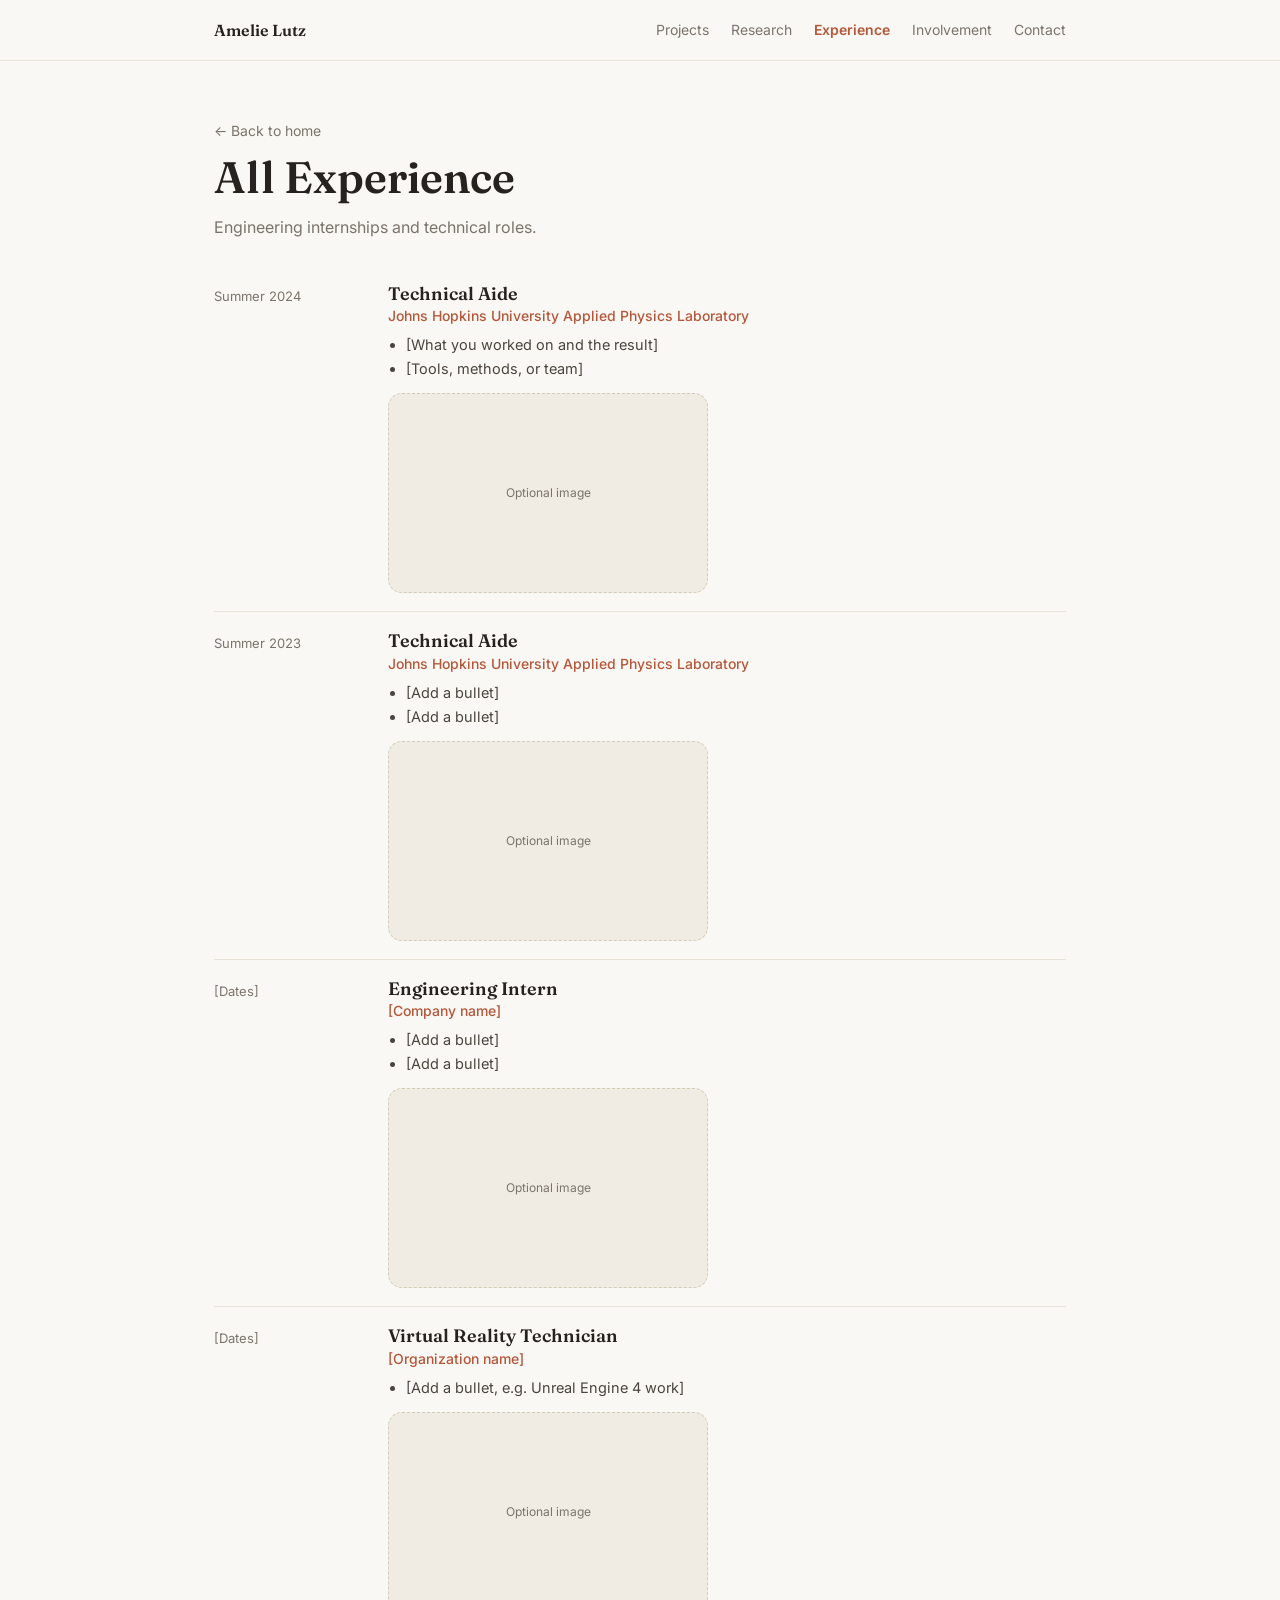
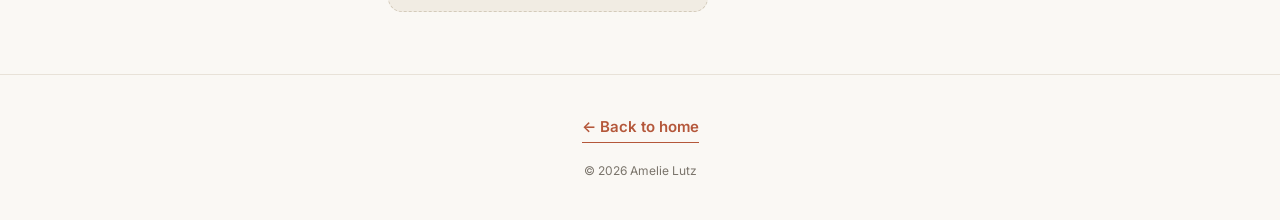
==== experience.html @ 63aa34e9 "Add initial files" ====
<!DOCTYPE html>
<html lang="en">
<head>
<meta charset="utf-8">
<meta name="viewport" content="width=device-width, initial-scale=1">
<title>Experience | Amelie Lutz</title>
<link href="https://fonts.googleapis.com/css2?family=Fraunces:opsz,wght@9..144,400;9..144,600&family=Inter:wght@400;500;600&display=swap" rel="stylesheet">
<link rel="stylesheet" href="style.css">
</head>
<body>
<nav>
  <div class="wrap">
    <a href="index.html" class="logo">Amelie Lutz</a>
    <ul>
      <li><a href="projects.html">Projects</a></li>
      <li><a href="index.html#research">Research</a></li>
      <li><a href="experience.html" class="cur">Experience</a></li>
      <li><a href="index.html#involvement">Involvement</a></li>
      <li><a href="index.html#contact">Contact</a></li>
    </ul>
  </div>
</nav>

<main class="wrap">
  <div class="page-title">
    <a class="back" href="index.html">← Back to home</a>
    <h1>All Experience</h1>
    <p>Engineering internships and technical roles.</p>
  </div>

  <!-- TO ADD A ROLE: copy one <div class="row">...</div> block and edit it. Newest first. -->
  <section style="border-top:0;padding-top:0">

    <div class="row">
      <div class="when">Summer 2024</div>
      <div>
        <h3>Technical Aide</h3>
        <div class="org">Johns Hopkins University Applied Physics Laboratory</div>
        <ul><li>[What you worked on and the result]</li><li>[Tools, methods, or team]</li></ul>
        <figure class="ph wide" style="margin-top:12px;max-width:320px">Optional image<img src="images/exp-apl-2024.jpg" alt="" onerror="this.style.display='none'"></figure>
      </div>
    </div>

    <div class="row">
      <div class="when">Summer 2023</div>
      <div>
        <h3>Technical Aide</h3>
        <div class="org">Johns Hopkins University Applied Physics Laboratory</div>
        <ul><li>[Add a bullet]</li><li>[Add a bullet]</li></ul>
        <figure class="ph wide" style="margin-top:12px;max-width:320px">Optional image<img src="images/exp-apl-2023.jpg" alt="" onerror="this.style.display='none'"></figure>
      </div>
    </div>

    <div class="row">
      <div class="when">[Dates]</div>
      <div>
        <h3>Engineering Intern</h3>
        <div class="org">[Company name]</div>
        <ul><li>[Add a bullet]</li><li>[Add a bullet]</li></ul>
        <figure class="ph wide" style="margin-top:12px;max-width:320px">Optional image<img src="images/exp-intern.jpg" alt="" onerror="this.style.display='none'"></figure>
      </div>
    </div>

    <div class="row">
      <div class="when">[Dates]</div>
      <div>
        <h3>Virtual Reality Technician</h3>
        <div class="org">[Organization name]</div>
        <ul><li>[Add a bullet, e.g. Unreal Engine 4 work]</li></ul>
        <figure class="ph wide" style="margin-top:12px;max-width:320px">Optional image<img src="images/exp-vr.jpg" alt="" onerror="this.style.display='none'"></figure>
      </div>
    </div>

  </section>
</main>

<footer>
  <div class="wrap">
    <a class="see-all" href="index.html" style="margin:0">← Back to home</a>
    <p style="margin-top:18px;font-size:12px">© <span id="yr">2026</span> Amelie Lutz</p>
  </div>
</footer>
<script>document.getElementById('yr').textContent=new Date().getFullYear()</script>
</body>
</html>
---- style.css ----
:root{
  --bg:#faf8f4; --card:#ffffff; --ink:#26231f; --muted:#7a746b;
  --line:#e8e2d8; --accent:#b4573a; --soft:#f1ece3; --sage:#6d8a77;
}
*{box-sizing:border-box;margin:0;padding:0}
html{scroll-behavior:smooth}
body{background:var(--bg);color:var(--ink);font:400 16px/1.65 Inter,system-ui,sans-serif}
a{color:inherit;text-decoration:none}
.wrap{max-width:900px;margin:0 auto;padding:0 24px}
h1,h2,h3{font-family:Fraunces,Georgia,serif;font-weight:600;line-height:1.2}

/* NAV */
nav{position:sticky;top:0;background:rgba(250,248,244,.9);backdrop-filter:blur(8px);border-bottom:1px solid var(--line);z-index:10}
nav .wrap{display:flex;justify-content:space-between;align-items:center;height:60px}
nav .logo{font-family:Fraunces,serif;font-weight:600}
nav ul{display:flex;gap:22px;list-style:none;font-size:14px;color:var(--muted);overflow-x:auto}
nav ul a:hover{color:var(--accent)}

/* HERO */
.hero{display:grid;grid-template-columns:1fr 200px;gap:40px;align-items:center;padding:72px 0 48px}
.hero .kicker{font-size:13px;letter-spacing:.12em;text-transform:uppercase;color:var(--accent);font-weight:600}
.hero h1{font-size:clamp(36px,6vw,54px);margin:10px 0 16px}
.hero p{color:#4a453e;max-width:520px}
.links{display:flex;flex-wrap:wrap;gap:10px;margin-top:22px}
.btn{border:1px solid var(--ink);padding:8px 18px;border-radius:99px;font-size:14px;font-weight:500;transition:.2s}
.btn:hover,.btn.fill{background:var(--ink);color:var(--bg)}
.btn.fill:hover{background:var(--accent);border-color:var(--accent)}

/* IMAGE SLOTS */
.ph{position:relative;background:var(--soft);border:1.5px dashed #d4cbbb;border-radius:14px;overflow:hidden;display:flex;align-items:center;justify-content:center;text-align:center;color:var(--muted);font-size:12px;padding:10px}
.ph img{position:absolute;inset:0;width:100%;height:100%;object-fit:cover;background:var(--soft)}
.ph.portrait{aspect-ratio:4/5;border-radius:100px 100px 14px 14px}
.ph.wide{aspect-ratio:16/10}
.ph.sq{aspect-ratio:1}

/* SECTIONS */
section{padding:44px 0;border-top:1px solid var(--line)}
.sec-head{display:flex;justify-content:space-between;align-items:baseline;margin-bottom:24px}
.sec-head h2{font-size:26px}
.sec-head span{font-size:13px;color:var(--muted)}
.grid{display:grid;gap:22px}
.g2{grid-template-columns:repeat(2,1fr)}
.g3{grid-template-columns:repeat(3,1fr)}

/* PROJECT CARDS */
.card{background:var(--card);border:1px solid var(--line);border-radius:16px;padding:14px;transition:.25s}
.card:hover{transform:translateY(-3px);box-shadow:0 10px 28px rgba(60,45,30,.08)}
.card .ph{margin-bottom:14px}
.card h3{font-size:18px;margin-bottom:4px}
.tag{display:inline-block;font-size:11px;font-weight:600;letter-spacing:.06em;text-transform:uppercase;color:var(--sage);margin-bottom:6px}
.card p{font-size:14px;color:#5a544b}
.card .more{display:inline-block;margin-top:10px;font-size:13px;font-weight:600;color:var(--accent)}

/* TIMELINE ROWS */
.row{display:grid;grid-template-columns:150px 1fr;gap:24px;padding:18px 0;border-bottom:1px solid var(--line)}
.row:last-child{border-bottom:0}
.row .when{font-size:13px;color:var(--muted);padding-top:3px}
.row h3{font-size:18px}
.row .org{font-size:14px;color:var(--accent);font-weight:500;margin-bottom:6px}
.row p,.row li{font-size:14.5px;color:#4a453e}
.row ul{padding-left:18px}

/* PUBLICATION / LISTS */
.pub{background:var(--card);border:1px solid var(--line);border-left:4px solid var(--accent);border-radius:10px;padding:18px 20px}
.pub h3{font-size:17px;margin-bottom:4px}
.pub p{font-size:14px;color:var(--muted)}
.list{list-style:none}
.list li{padding:10px 0;border-bottom:1px solid var(--line);font-size:14.5px;display:flex;justify-content:space-between;gap:16px}
.list li:last-child{border:0}
.list small{color:var(--muted);text-align:right;white-space:nowrap}
.chips{display:flex;flex-wrap:wrap;gap:8px}
.chips span{background:var(--soft);border:1px solid var(--line);border-radius:99px;padding:4px 13px;font-size:13px}
.skillgroup{margin-bottom:20px}
.skillgroup h3{font-size:14px;color:var(--muted);font-family:Inter;font-weight:600;letter-spacing:.06em;text-transform:uppercase;margin-bottom:10px}
.hobby{text-align:center}
.hobby .ph{margin-bottom:8px}
.hobby h3{font-size:16px}
.hobby p{font-size:13px;color:var(--muted)}

footer{border-top:1px solid var(--line);padding:40px 0;text-align:center;color:var(--muted);font-size:14px}
footer h2{color:var(--ink);font-size:24px;margin-bottom:10px}

@media(max-width:720px){
  .hero{grid-template-columns:1fr;padding-top:44px}
  .hero .ph{max-width:200px}
  .g2,.g3{grid-template-columns:1fr}
  .row{grid-template-columns:1fr;gap:4px}
  nav ul{gap:14px}
}

/* ADDED: multi-page extras */
.see-all{display:inline-flex;align-items:center;gap:6px;margin-top:26px;font-weight:600;font-size:15px;color:var(--accent);border-bottom:1.5px solid currentColor;padding-bottom:2px}
.see-all:hover{color:var(--ink)}
.page-title{padding:56px 0 24px}
.page-title h1{font-size:clamp(32px,5vw,44px);margin:8px 0 10px}
.page-title p{color:var(--muted);max-width:560px}
.back{font-size:14px;color:var(--muted)}
.back:hover{color:var(--accent)}
.filters{display:flex;flex-wrap:wrap;gap:8px;margin:8px 0 26px}
.filters button{font:500 13px Inter,sans-serif;background:var(--card);border:1px solid var(--line);border-radius:99px;padding:6px 15px;cursor:pointer;color:var(--ink)}
.filters button.on,.filters button:hover{background:var(--ink);color:var(--bg);border-color:var(--ink)}
.hide{display:none!important}
nav ul a.cur{color:var(--accent);font-weight:600}
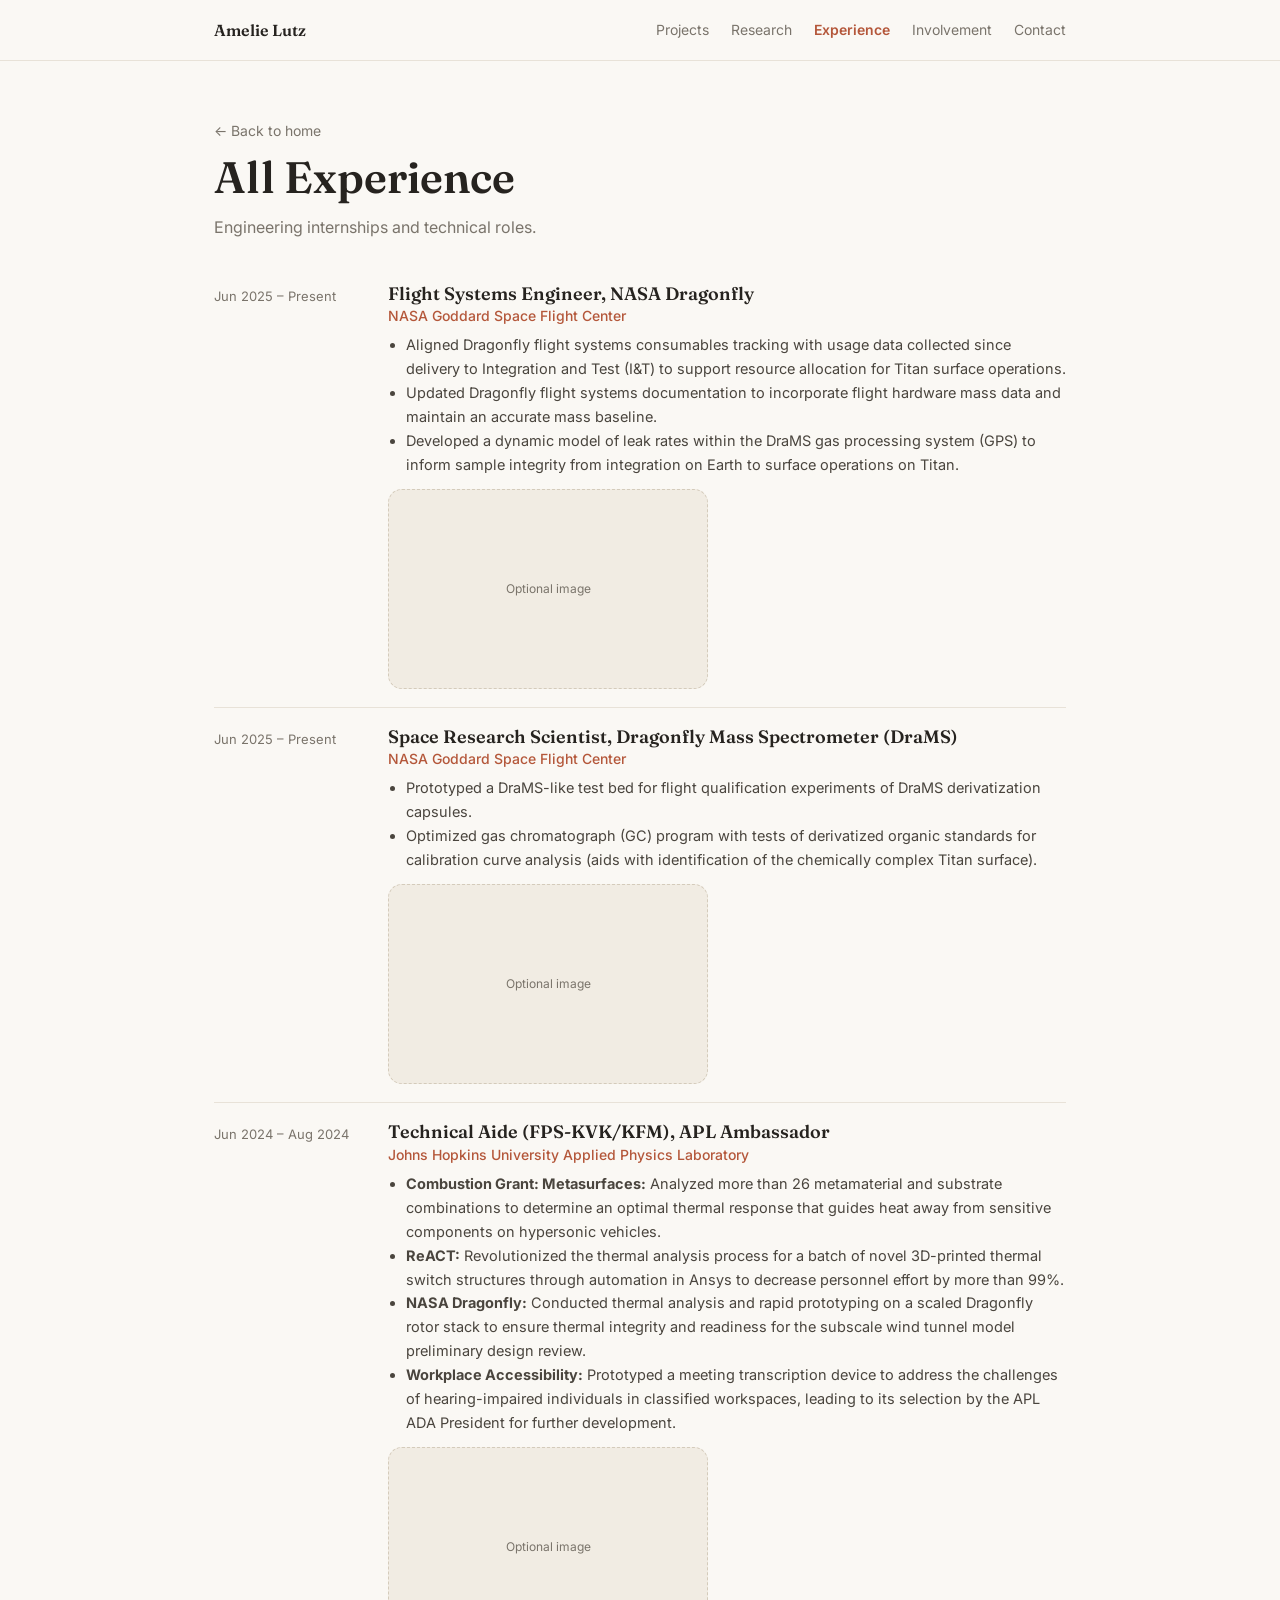
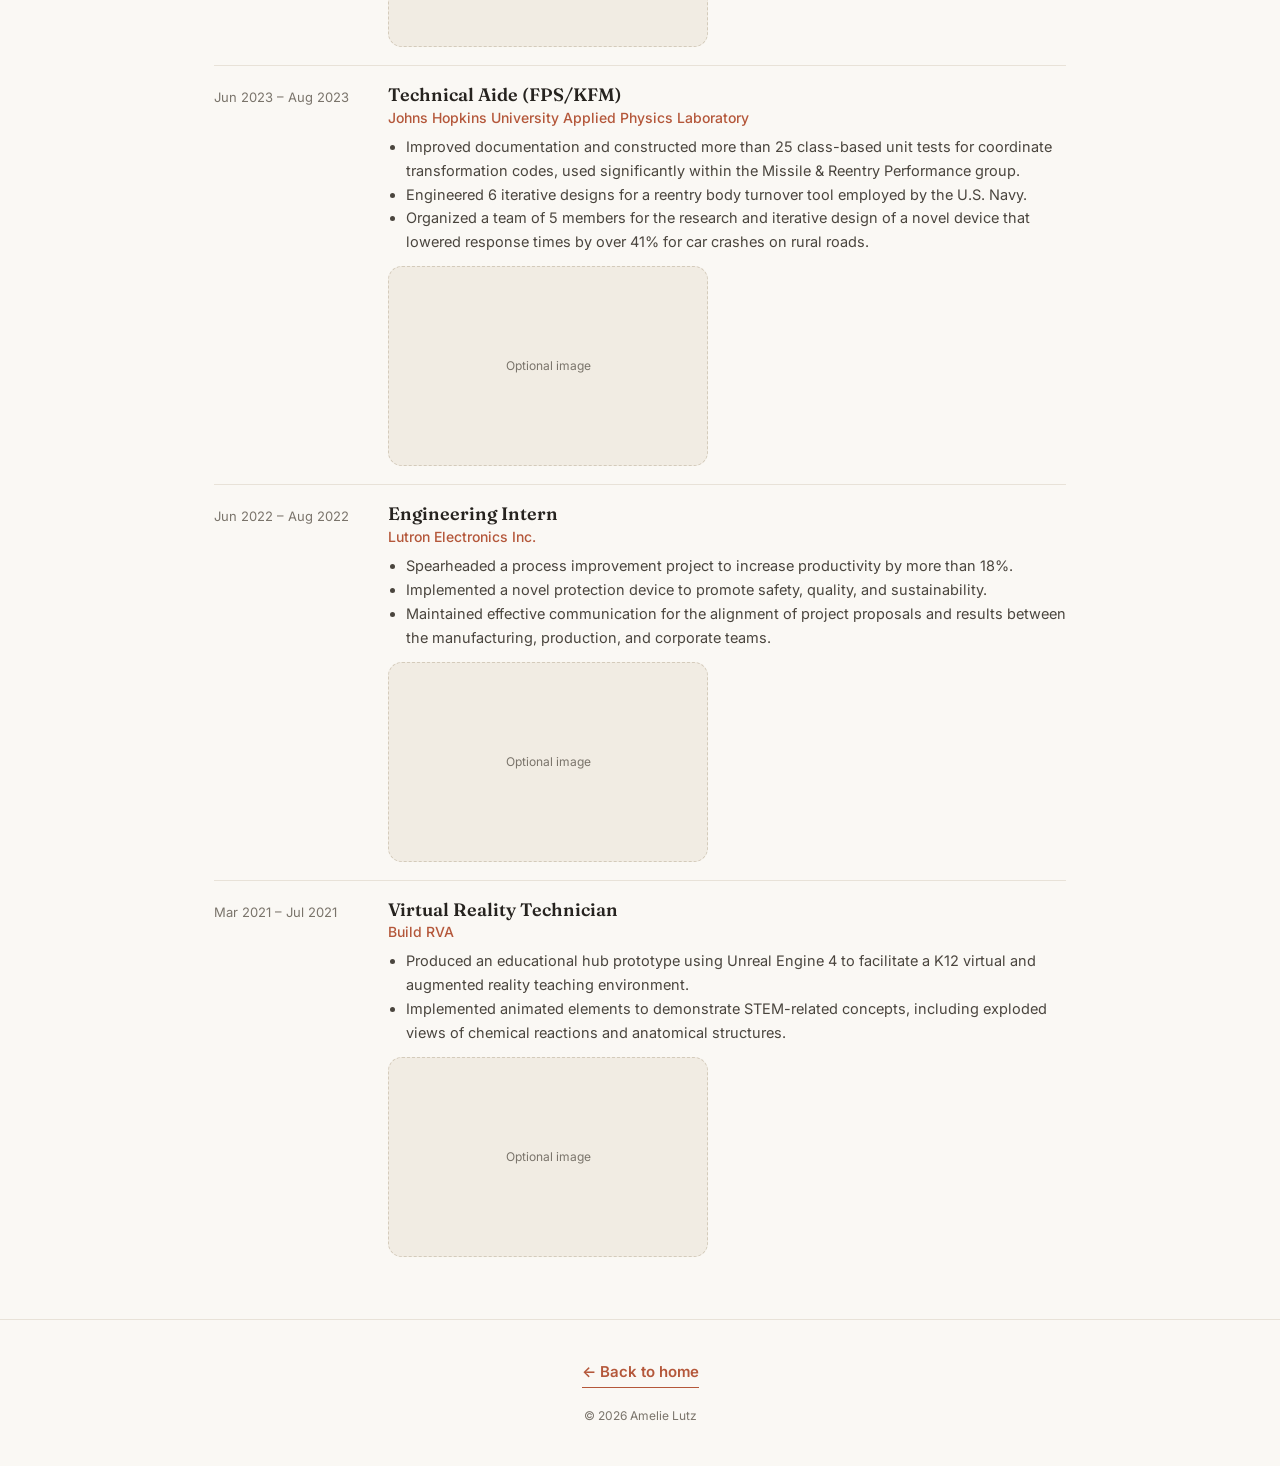
==== commit a33dda95: "replace projects and experience" ====
--- a/experience.html
+++ b/experience.html
@@ -32,41 +32,84 @@
   <section style="border-top:0;padding-top:0">
 
     <div class="row">
-      <div class="when">Summer 2024</div>
+      <div class="when">Jun 2025 – Present</div>
       <div>
-        <h3>Technical Aide</h3>
+        <h3>Flight Systems Engineer, NASA Dragonfly</h3>
+        <div class="org">NASA Goddard Space Flight Center</div>
+        <ul>
+          <li>Aligned Dragonfly flight systems consumables tracking with usage data collected since delivery to Integration and Test (I&amp;T) to support resource allocation for Titan surface operations.</li>
+          <li>Updated Dragonfly flight systems documentation to incorporate flight hardware mass data and maintain an accurate mass baseline.</li>
+          <li>Developed a dynamic model of leak rates within the DraMS gas processing system (GPS) to inform sample integrity from integration on Earth to surface operations on Titan.</li>
+        </ul>
+        <figure class="ph wide" style="margin-top:12px;max-width:320px">Optional image<img src="images/exp-nasa-flight-systems.jpg" alt="" onerror="this.style.display='none'"></figure>
+      </div>
+    </div>
+
+    <div class="row">
+      <div class="when">Jun 2025 – Present</div>
+      <div>
+        <h3>Space Research Scientist, Dragonfly Mass Spectrometer (DraMS)</h3>
+        <div class="org">NASA Goddard Space Flight Center</div>
+        <ul>
+          <li>Prototyped a DraMS-like test bed for flight qualification experiments of DraMS derivatization capsules.</li>
+          <li>Optimized gas chromatograph (GC) program with tests of derivatized organic standards for calibration curve analysis (aids with identification of the chemically complex Titan surface).</li>
+        </ul>
+        <figure class="ph wide" style="margin-top:12px;max-width:320px">Optional image<img src="images/exp-nasa-drams.jpg" alt="" onerror="this.style.display='none'"></figure>
+      </div>
+    </div>
+
+    <div class="row">
+      <div class="when">Jun 2024 – Aug 2024</div>
+      <div>
+        <h3>Technical Aide (FPS-KVK/KFM), APL Ambassador</h3>
         <div class="org">Johns Hopkins University Applied Physics Laboratory</div>
-        <ul><li>[What you worked on and the result]</li><li>[Tools, methods, or team]</li></ul>
+        <ul>
+          <li><b>Combustion Grant: Metasurfaces:</b> Analyzed more than 26 metamaterial and substrate combinations to determine an optimal thermal response that guides heat away from sensitive components on hypersonic vehicles.</li>
+          <li><b>ReACT:</b> Revolutionized the thermal analysis process for a batch of novel 3D-printed thermal switch structures through automation in Ansys to decrease personnel effort by more than 99%.</li>
+          <li><b>NASA Dragonfly:</b> Conducted thermal analysis and rapid prototyping on a scaled Dragonfly rotor stack to ensure thermal integrity and readiness for the subscale wind tunnel model preliminary design review.</li>
+          <li><b>Workplace Accessibility:</b> Prototyped a meeting transcription device to address the challenges of hearing-impaired individuals in classified workspaces, leading to its selection by the APL ADA President for further development.</li>
+        </ul>
         <figure class="ph wide" style="margin-top:12px;max-width:320px">Optional image<img src="images/exp-apl-2024.jpg" alt="" onerror="this.style.display='none'"></figure>
       </div>
     </div>
 
     <div class="row">
-      <div class="when">Summer 2023</div>
+      <div class="when">Jun 2023 – Aug 2023</div>
       <div>
-        <h3>Technical Aide</h3>
+        <h3>Technical Aide (FPS/KFM)</h3>
         <div class="org">Johns Hopkins University Applied Physics Laboratory</div>
-        <ul><li>[Add a bullet]</li><li>[Add a bullet]</li></ul>
+        <ul>
+          <li>Improved documentation and constructed more than 25 class-based unit tests for coordinate transformation codes, used significantly within the Missile &amp; Reentry Performance group.</li>
+          <li>Engineered 6 iterative designs for a reentry body turnover tool employed by the U.S. Navy.</li>
+          <li>Organized a team of 5 members for the research and iterative design of a novel device that lowered response times by over 41% for car crashes on rural roads.</li>
+        </ul>
         <figure class="ph wide" style="margin-top:12px;max-width:320px">Optional image<img src="images/exp-apl-2023.jpg" alt="" onerror="this.style.display='none'"></figure>
       </div>
     </div>
 
     <div class="row">
-      <div class="when">[Dates]</div>
+      <div class="when">Jun 2022 – Aug 2022</div>
       <div>
         <h3>Engineering Intern</h3>
-        <div class="org">[Company name]</div>
-        <ul><li>[Add a bullet]</li><li>[Add a bullet]</li></ul>
+        <div class="org">Lutron Electronics Inc.</div>
+        <ul>
+          <li>Spearheaded a process improvement project to increase productivity by more than 18%.</li>
+          <li>Implemented a novel protection device to promote safety, quality, and sustainability.</li>
+          <li>Maintained effective communication for the alignment of project proposals and results between the manufacturing, production, and corporate teams.</li>
+        </ul>
         <figure class="ph wide" style="margin-top:12px;max-width:320px">Optional image<img src="images/exp-intern.jpg" alt="" onerror="this.style.display='none'"></figure>
       </div>
     </div>
 
     <div class="row">
-      <div class="when">[Dates]</div>
+      <div class="when">Mar 2021 – Jul 2021</div>
       <div>
         <h3>Virtual Reality Technician</h3>
-        <div class="org">[Organization name]</div>
-        <ul><li>[Add a bullet, e.g. Unreal Engine 4 work]</li></ul>
+        <div class="org">Build RVA</div>
+        <ul>
+          <li>Produced an educational hub prototype using Unreal Engine 4 to facilitate a K12 virtual and augmented reality teaching environment.</li>
+          <li>Implemented animated elements to demonstrate STEM-related concepts, including exploded views of chemical reactions and anatomical structures.</li>
+        </ul>
         <figure class="ph wide" style="margin-top:12px;max-width:320px">Optional image<img src="images/exp-vr.jpg" alt="" onerror="this.style.display='none'"></figure>
       </div>
     </div>
--- a/style.css
+++ b/style.css
@@ -101,3 +101,5 @@
 .filters button.on,.filters button:hover{background:var(--ink);color:var(--bg);border-color:var(--ink)}
 .hide{display:none!important}
 nav ul a.cur{color:var(--accent);font-weight:600}
+.list .sub{display:block;font-size:12.5px;color:var(--muted);margin-top:2px}
+.list.pubs li{display:block;line-height:1.6}
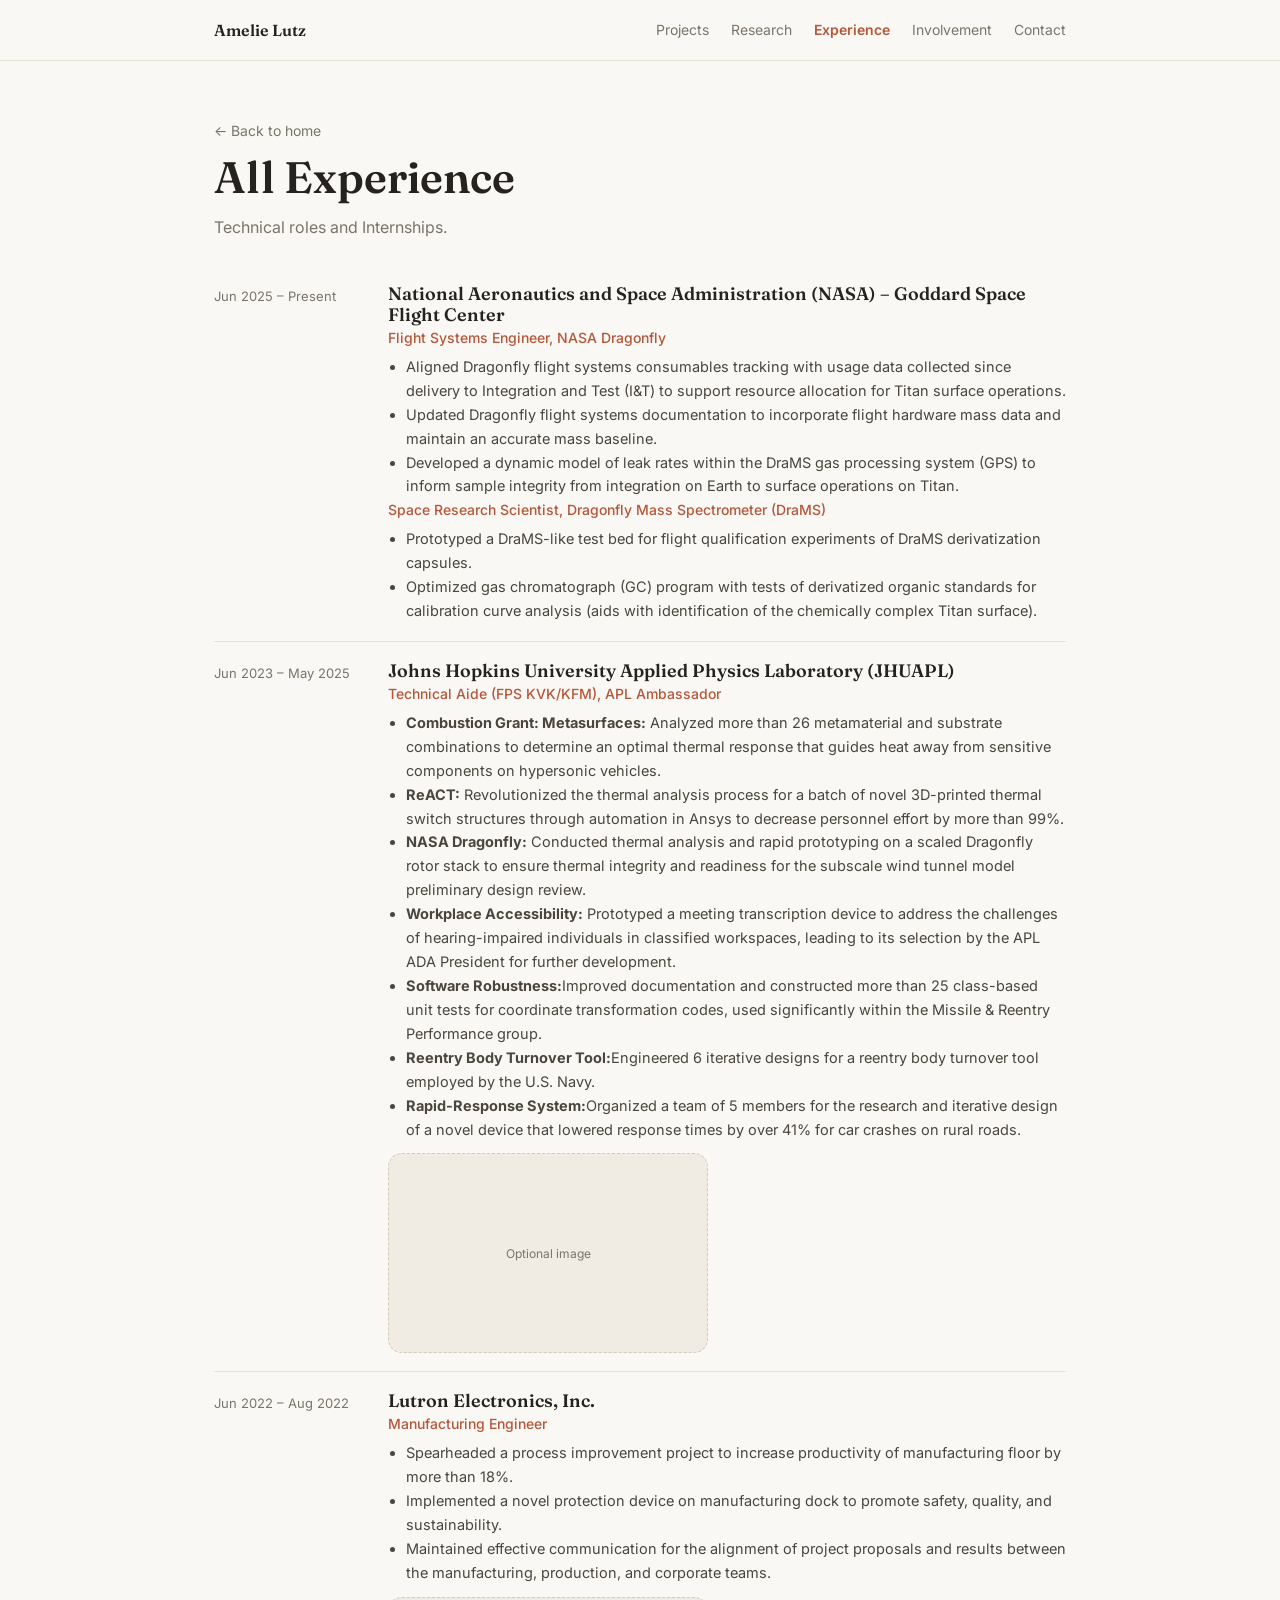
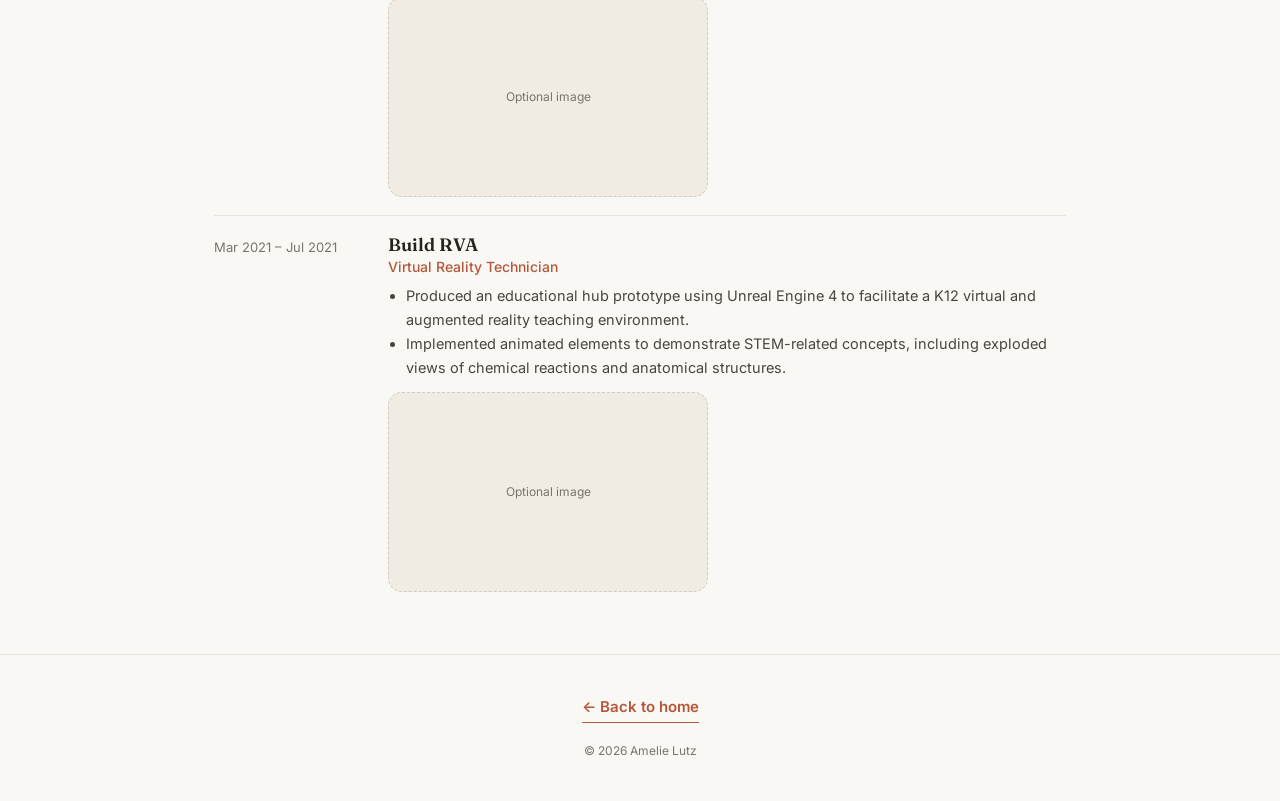
==== commit 7d7450b3: "Update experience.html" ====
--- a/experience.html
+++ b/experience.html
@@ -25,7 +25,7 @@
   <div class="page-title">
     <a class="back" href="index.html">← Back to home</a>
     <h1>All Experience</h1>
-    <p>Engineering internships and technical roles.</p>
+    <p>Technical roles and Internships.</p>
   </div>
 
   <!-- TO ADD A ROLE: copy one <div class="row">...</div> block and edit it. Newest first. -->
@@ -34,67 +34,47 @@
     <div class="row">
       <div class="when">Jun 2025 – Present</div>
       <div>
-        <h3>Flight Systems Engineer, NASA Dragonfly</h3>
-        <div class="org">NASA Goddard Space Flight Center</div>
+        <h3>National Aeronautics and Space Administration (NASA) – Goddard Space Flight Center</h3>
+        <div class="org">Flight Systems Engineer, NASA Dragonfly</div>
         <ul>
           <li>Aligned Dragonfly flight systems consumables tracking with usage data collected since delivery to Integration and Test (I&amp;T) to support resource allocation for Titan surface operations.</li>
           <li>Updated Dragonfly flight systems documentation to incorporate flight hardware mass data and maintain an accurate mass baseline.</li>
           <li>Developed a dynamic model of leak rates within the DraMS gas processing system (GPS) to inform sample integrity from integration on Earth to surface operations on Titan.</li>
         </ul>
-        <figure class="ph wide" style="margin-top:12px;max-width:320px">Optional image<img src="images/exp-nasa-flight-systems.jpg" alt="" onerror="this.style.display='none'"></figure>
+        <div class="org">Space Research Scientist, Dragonfly Mass Spectrometer (DraMS)</div>
+        <ul>
+          <li>Prototyped a DraMS-like test bed for flight qualification experiments of DraMS derivatization capsules.</li>
+          <li>Optimized gas chromatograph (GC) program with tests of derivatized organic standards for calibration curve analysis (aids with identification of the chemically complex Titan surface).</li>
+        </ul>
       </div>
     </div>
 
     <div class="row">
-      <div class="when">Jun 2025 – Present</div>
+      <div class="when">Jun 2023 – May 2025</div>
       <div>
-        <h3>Space Research Scientist, Dragonfly Mass Spectrometer (DraMS)</h3>
-        <div class="org">NASA Goddard Space Flight Center</div>
-        <ul>
-          <li>Prototyped a DraMS-like test bed for flight qualification experiments of DraMS derivatization capsules.</li>
-          <li>Optimized gas chromatograph (GC) program with tests of derivatized organic standards for calibration curve analysis (aids with identification of the chemically complex Titan surface).</li>
-        </ul>
-        <figure class="ph wide" style="margin-top:12px;max-width:320px">Optional image<img src="images/exp-nasa-drams.jpg" alt="" onerror="this.style.display='none'"></figure>
-      </div>
-    </div>
-
-    <div class="row">
-      <div class="when">Jun 2024 – Aug 2024</div>
-      <div>
-        <h3>Technical Aide (FPS-KVK/KFM), APL Ambassador</h3>
-        <div class="org">Johns Hopkins University Applied Physics Laboratory</div>
+        <h3>Johns Hopkins University Applied Physics Laboratory (JHUAPL)</h3>
+        <div class="org">Technical Aide (FPS KVK/KFM), APL Ambassador</div>
         <ul>
           <li><b>Combustion Grant: Metasurfaces:</b> Analyzed more than 26 metamaterial and substrate combinations to determine an optimal thermal response that guides heat away from sensitive components on hypersonic vehicles.</li>
           <li><b>ReACT:</b> Revolutionized the thermal analysis process for a batch of novel 3D-printed thermal switch structures through automation in Ansys to decrease personnel effort by more than 99%.</li>
           <li><b>NASA Dragonfly:</b> Conducted thermal analysis and rapid prototyping on a scaled Dragonfly rotor stack to ensure thermal integrity and readiness for the subscale wind tunnel model preliminary design review.</li>
           <li><b>Workplace Accessibility:</b> Prototyped a meeting transcription device to address the challenges of hearing-impaired individuals in classified workspaces, leading to its selection by the APL ADA President for further development.</li>
+          <li><b>Software Robustness:</b>Improved documentation and constructed more than 25 class-based unit tests for coordinate transformation codes, used significantly within the Missile &amp; Reentry Performance group.</li>
+          <li><b>Reentry Body Turnover Tool:</b>Engineered 6 iterative designs for a reentry body turnover tool employed by the U.S. Navy.</li>
+          <li><b>Rapid-Response System:</b>Organized a team of 5 members for the research and iterative design of a novel device that lowered response times by over 41% for car crashes on rural roads.</li>
         </ul>
         <figure class="ph wide" style="margin-top:12px;max-width:320px">Optional image<img src="images/exp-apl-2024.jpg" alt="" onerror="this.style.display='none'"></figure>
       </div>
     </div>
 
     <div class="row">
-      <div class="when">Jun 2023 – Aug 2023</div>
-      <div>
-        <h3>Technical Aide (FPS/KFM)</h3>
-        <div class="org">Johns Hopkins University Applied Physics Laboratory</div>
-        <ul>
-          <li>Improved documentation and constructed more than 25 class-based unit tests for coordinate transformation codes, used significantly within the Missile &amp; Reentry Performance group.</li>
-          <li>Engineered 6 iterative designs for a reentry body turnover tool employed by the U.S. Navy.</li>
-          <li>Organized a team of 5 members for the research and iterative design of a novel device that lowered response times by over 41% for car crashes on rural roads.</li>
-        </ul>
-        <figure class="ph wide" style="margin-top:12px;max-width:320px">Optional image<img src="images/exp-apl-2023.jpg" alt="" onerror="this.style.display='none'"></figure>
-      </div>
-    </div>
-
-    <div class="row">
       <div class="when">Jun 2022 – Aug 2022</div>
       <div>
-        <h3>Engineering Intern</h3>
-        <div class="org">Lutron Electronics Inc.</div>
+        <h3>Lutron Electronics, Inc.</h3>
+        <div class="org">Manufacturing Engineer</div>
         <ul>
-          <li>Spearheaded a process improvement project to increase productivity by more than 18%.</li>
-          <li>Implemented a novel protection device to promote safety, quality, and sustainability.</li>
+          <li>Spearheaded a process improvement project to increase productivity of manufacturing floor by more than 18%.</li>
+          <li>Implemented a novel protection device on manufacturing dock to promote safety, quality, and sustainability.</li>
           <li>Maintained effective communication for the alignment of project proposals and results between the manufacturing, production, and corporate teams.</li>
         </ul>
         <figure class="ph wide" style="margin-top:12px;max-width:320px">Optional image<img src="images/exp-intern.jpg" alt="" onerror="this.style.display='none'"></figure>
@@ -104,8 +84,8 @@
     <div class="row">
       <div class="when">Mar 2021 – Jul 2021</div>
       <div>
-        <h3>Virtual Reality Technician</h3>
-        <div class="org">Build RVA</div>
+        <h3>Build RVA</h3>
+        <div class="org">Virtual Reality Technician</div>
         <ul>
           <li>Produced an educational hub prototype using Unreal Engine 4 to facilitate a K12 virtual and augmented reality teaching environment.</li>
           <li>Implemented animated elements to demonstrate STEM-related concepts, including exploded views of chemical reactions and anatomical structures.</li>
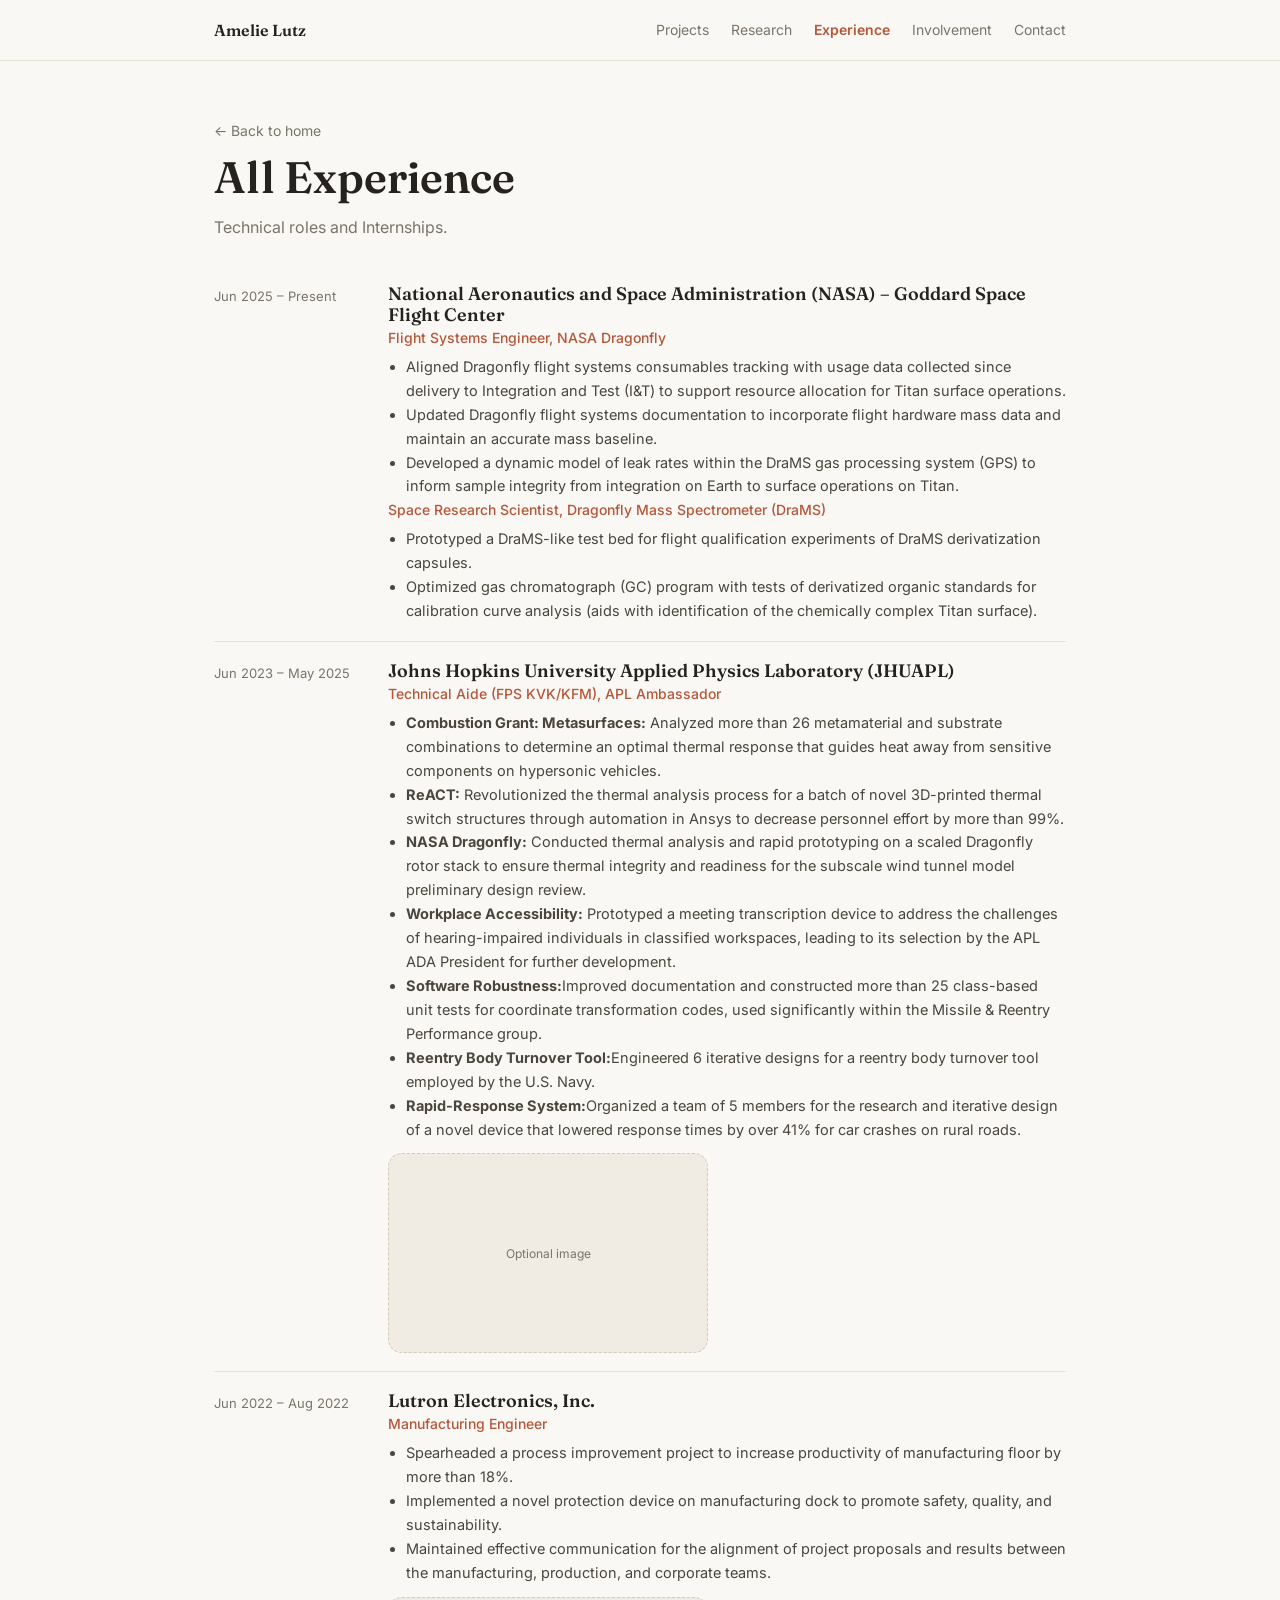
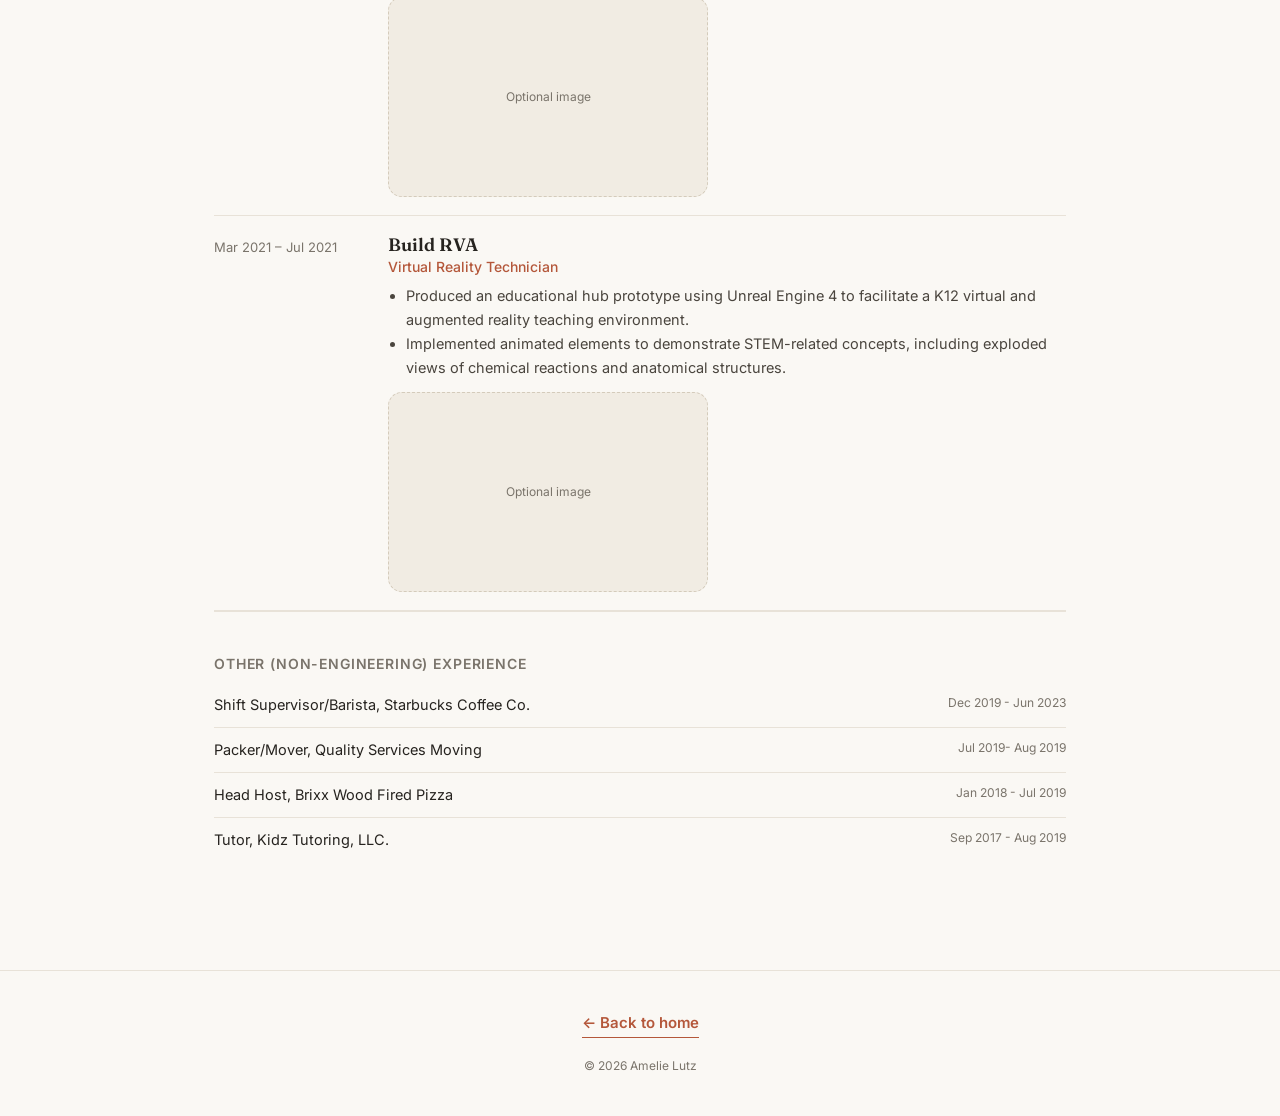
==== commit 8f017d5e: "Update experience.html" ====
--- a/experience.html
+++ b/experience.html
@@ -94,6 +94,17 @@
       </div>
     </div>
 
+    <section id="other experience">
+      <div class="skillgroup"><h3>Other (Non-Engineering) Experience</h3>
+        <ul class="list">
+          <li>Shift Supervisor/Barista, Starbucks Coffee Co.<small>Dec 2019 - Jun 2023</small></li>   
+          <li>Packer/Mover, Quality Services Moving<small>Jul 2019- Aug 2019</small></li> 
+          <li>Head Host, Brixx Wood Fired Pizza<small>Jan 2018 - Jul 2019</small></li> 
+          <li>Tutor, Kidz Tutoring, LLC.<small>Sep 2017 - Aug 2019</small></li> 
+          </ul>
+      </div>
+    </section>
+
   </section>
 </main>
 
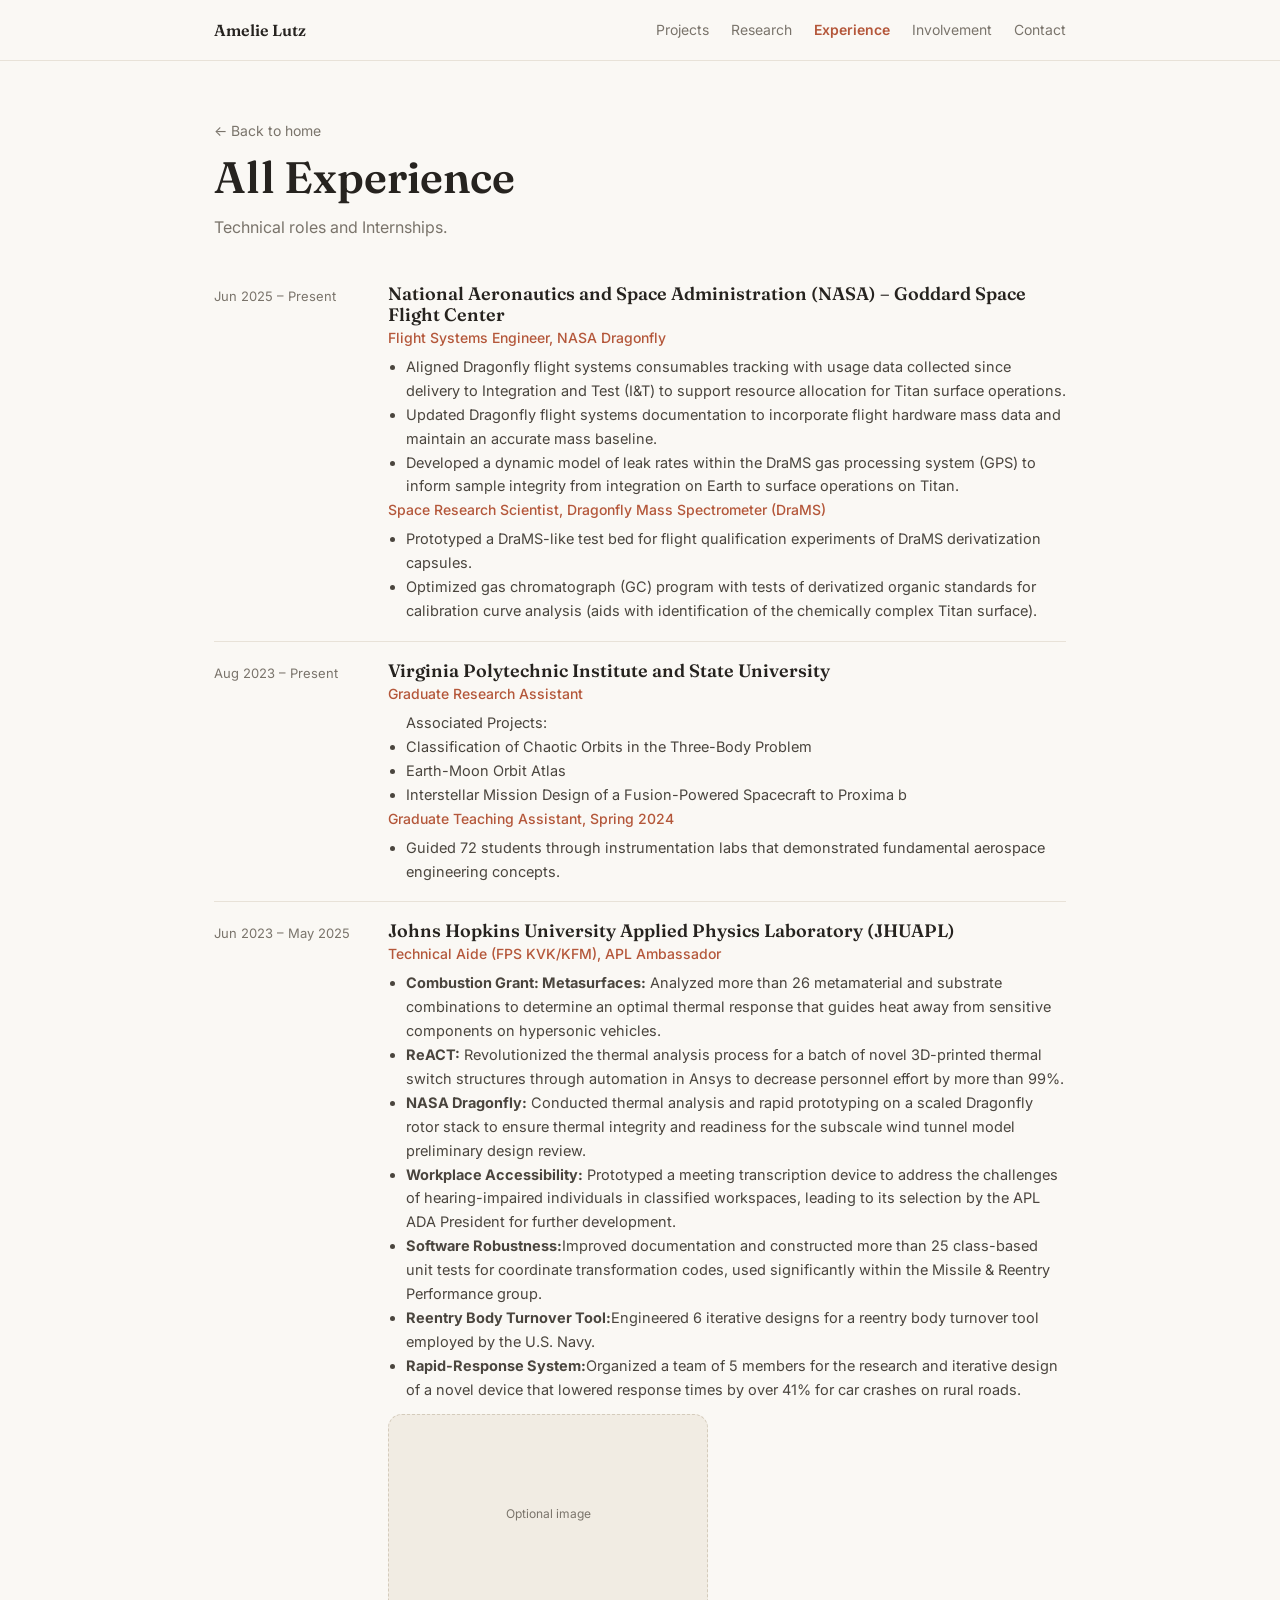
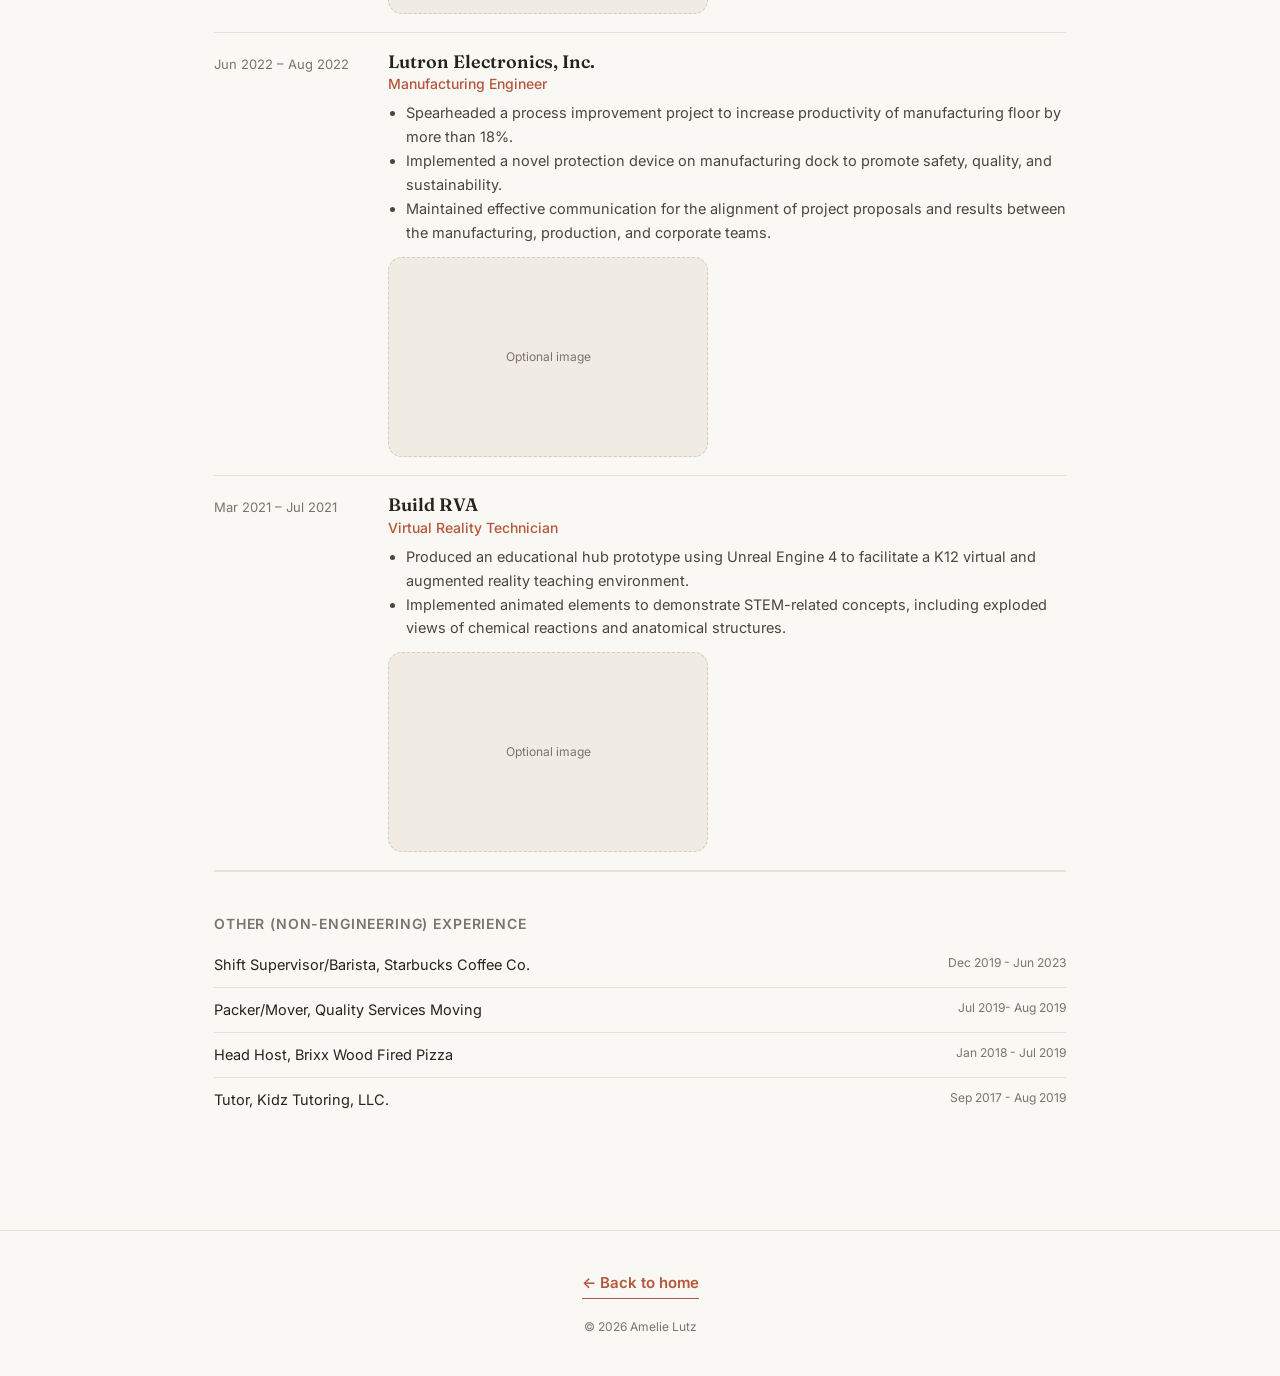
==== commit 39774e86: "Update experience.html" ====
--- a/experience.html
+++ b/experience.html
@@ -49,6 +49,24 @@
       </div>
     </div>
 
+    <div class="row">
+      <div class="when">Aug 2023 – Present</div>
+      <div>
+        <h3>Virginia Polytechnic Institute and State University</h3>
+        <div class="org">Graduate Research Assistant</div>
+        <ul>
+          <p>Associated Projects:</p>
+          <li>Classification of Chaotic Orbits in the Three-Body Problem</li>
+          <li>Earth-Moon Orbit Atlas</li>
+          <li>Interstellar Mission Design of a Fusion-Powered Spacecraft to Proxima b</li>
+        </ul>
+        <div class="org">Graduate Teaching Assistant, Spring 2024</div>
+        <ul>
+          <li>Guided 72 students through instrumentation labs that demonstrated fundamental aerospace engineering concepts.</li>
+        </ul>
+      </div>
+    </div>
+    
     <div class="row">
       <div class="when">Jun 2023 – May 2025</div>
       <div>
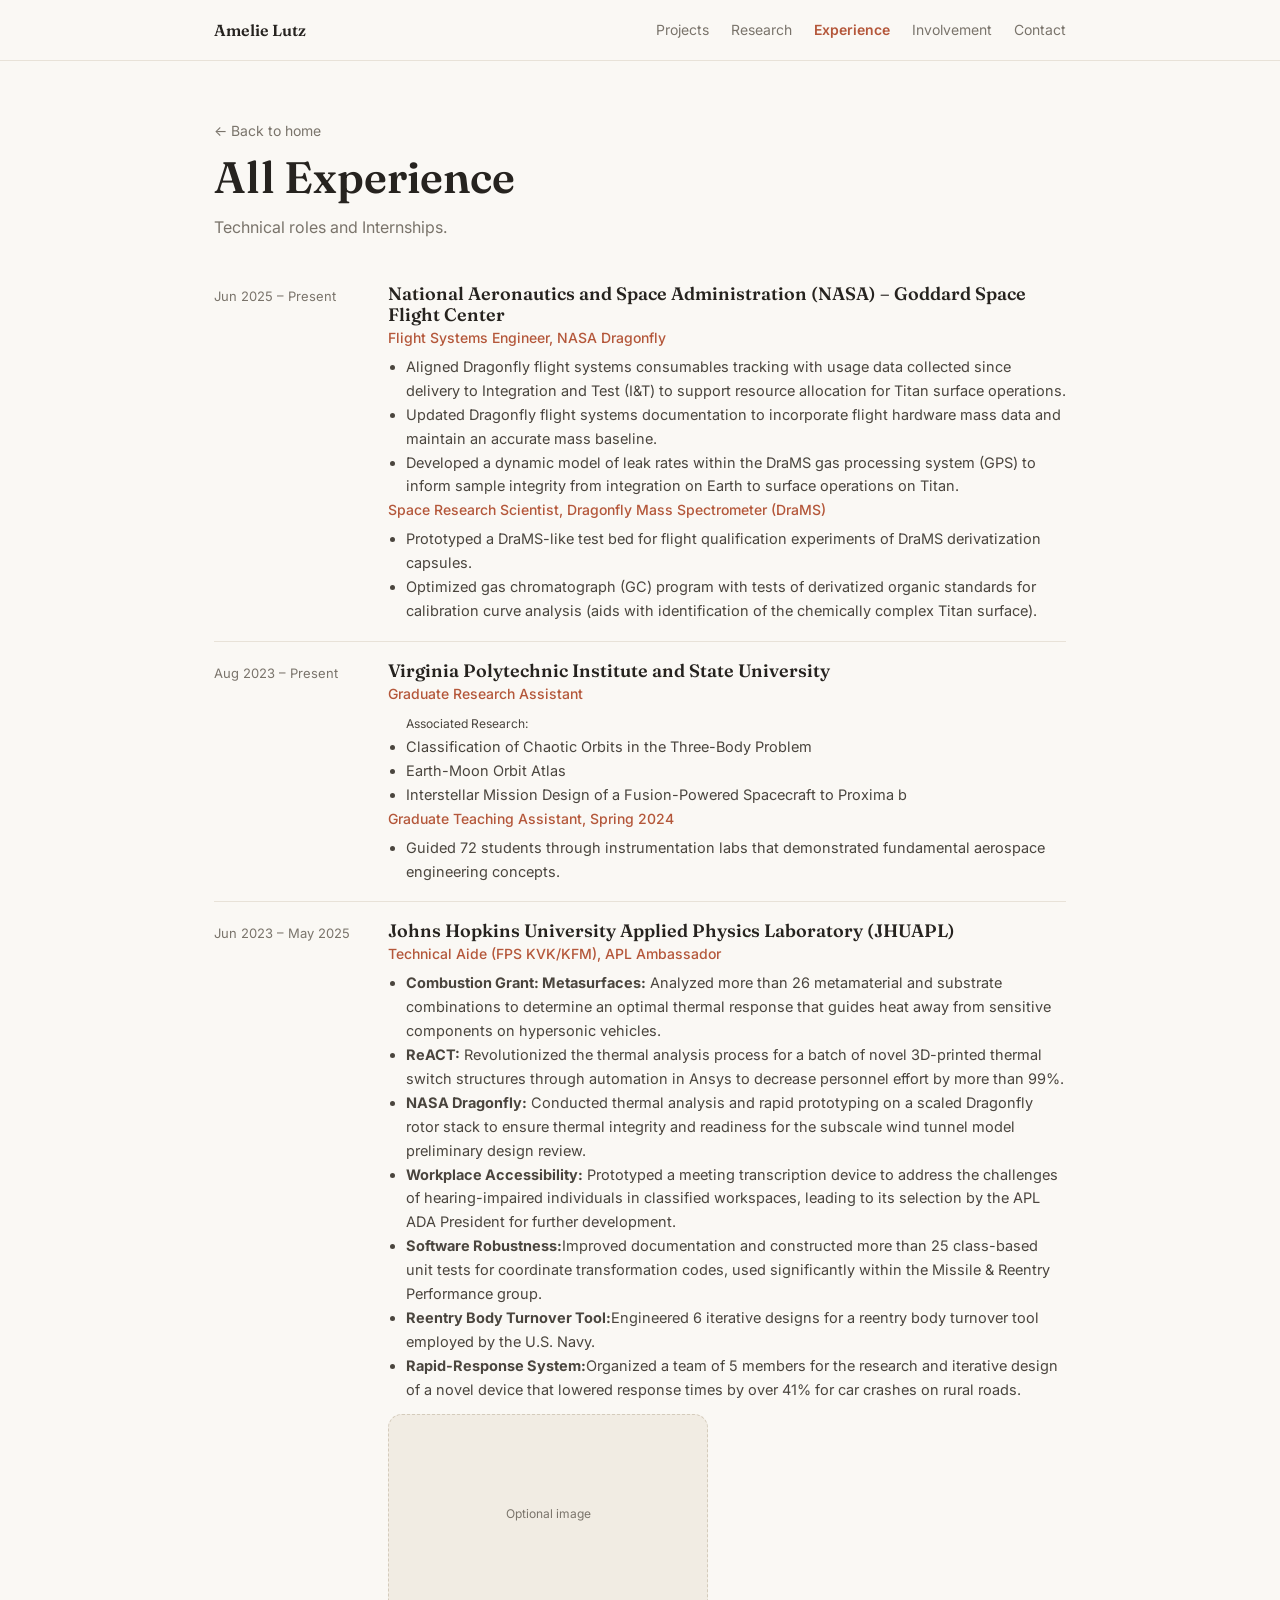
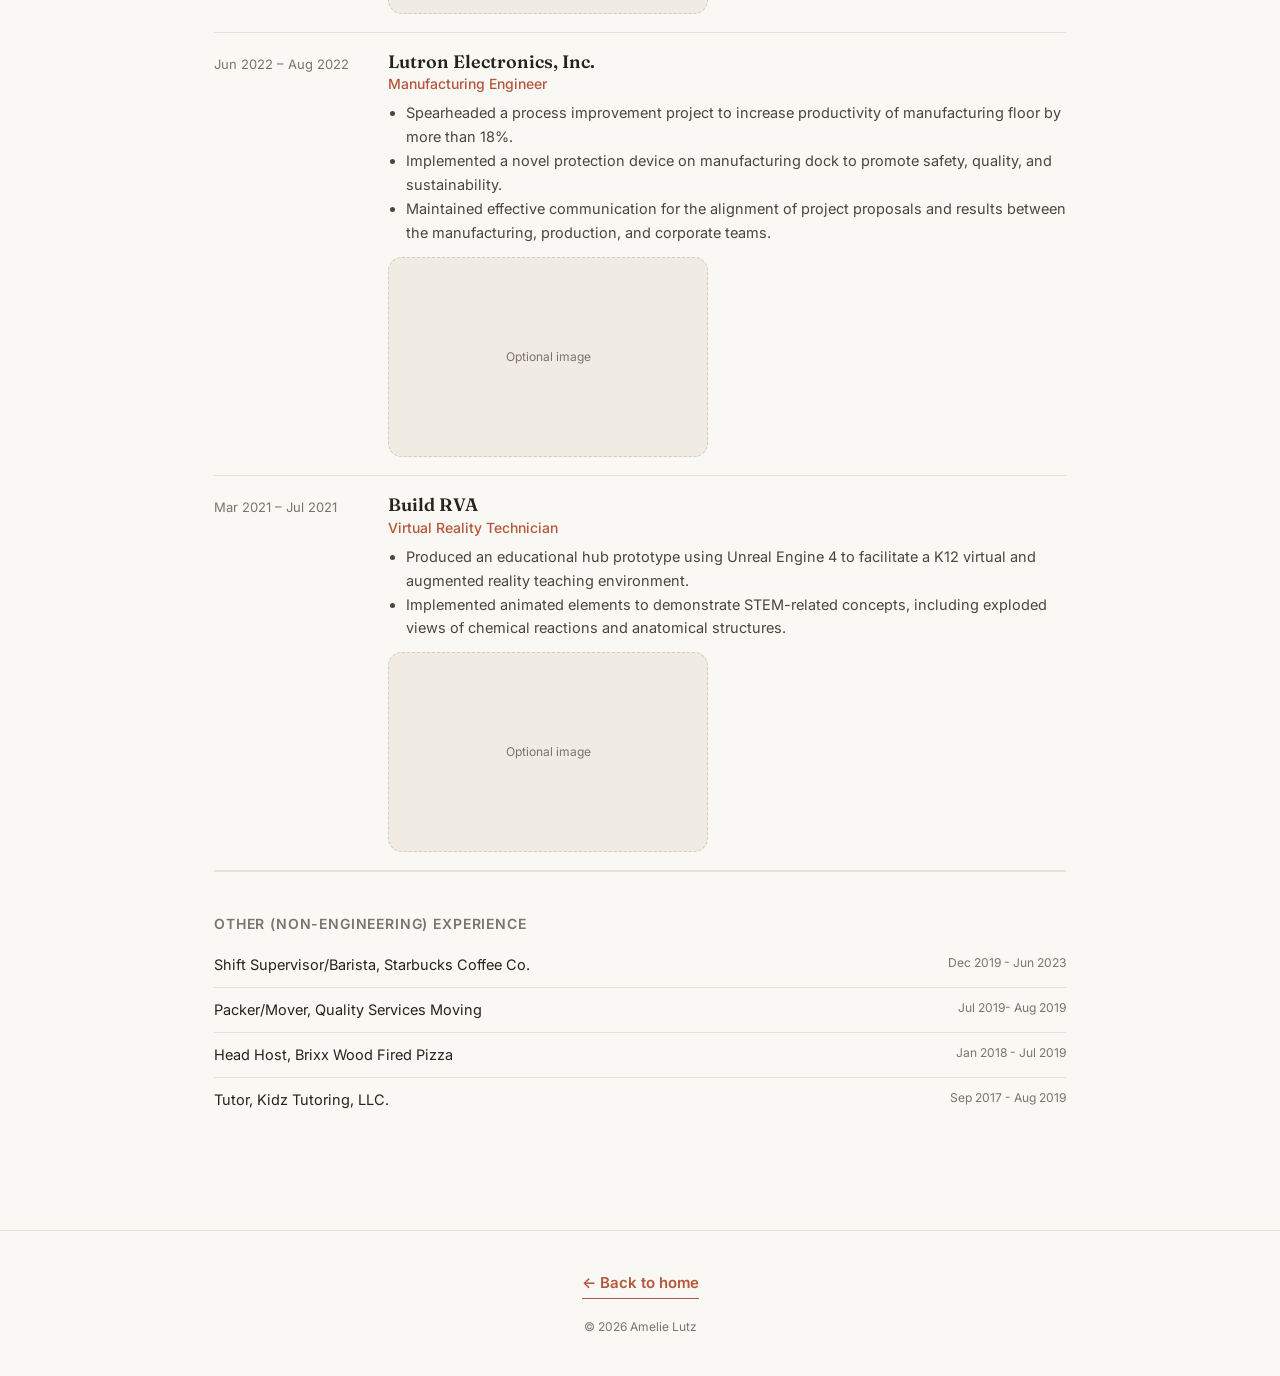
==== commit 83c88b28: "Update experience.html" ====
--- a/experience.html
+++ b/experience.html
@@ -55,7 +55,7 @@
         <h3>Virginia Polytechnic Institute and State University</h3>
         <div class="org">Graduate Research Assistant</div>
         <ul>
-          <p>Associated Projects:</p>
+          <p><small>Associated Research:</small></p>
           <li>Classification of Chaotic Orbits in the Three-Body Problem</li>
           <li>Earth-Moon Orbit Atlas</li>
           <li>Interstellar Mission Design of a Fusion-Powered Spacecraft to Proxima b</li>
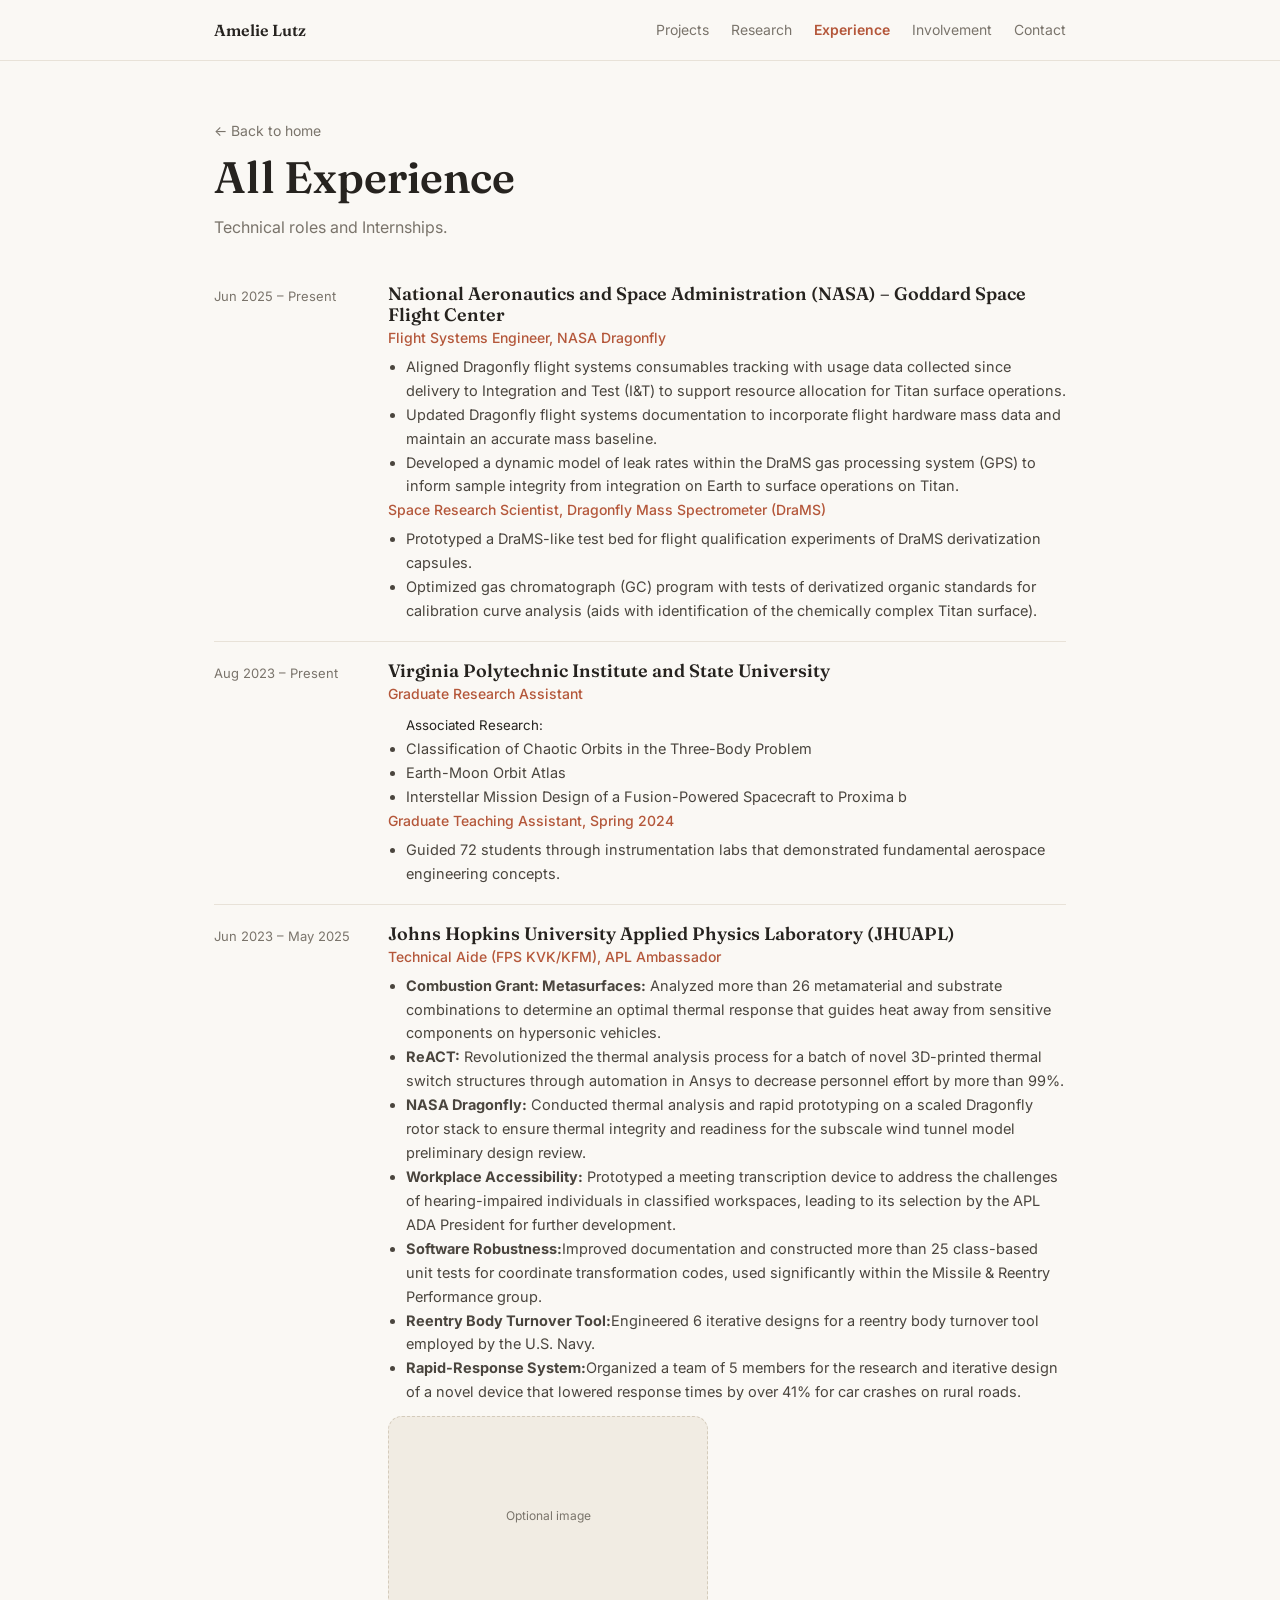
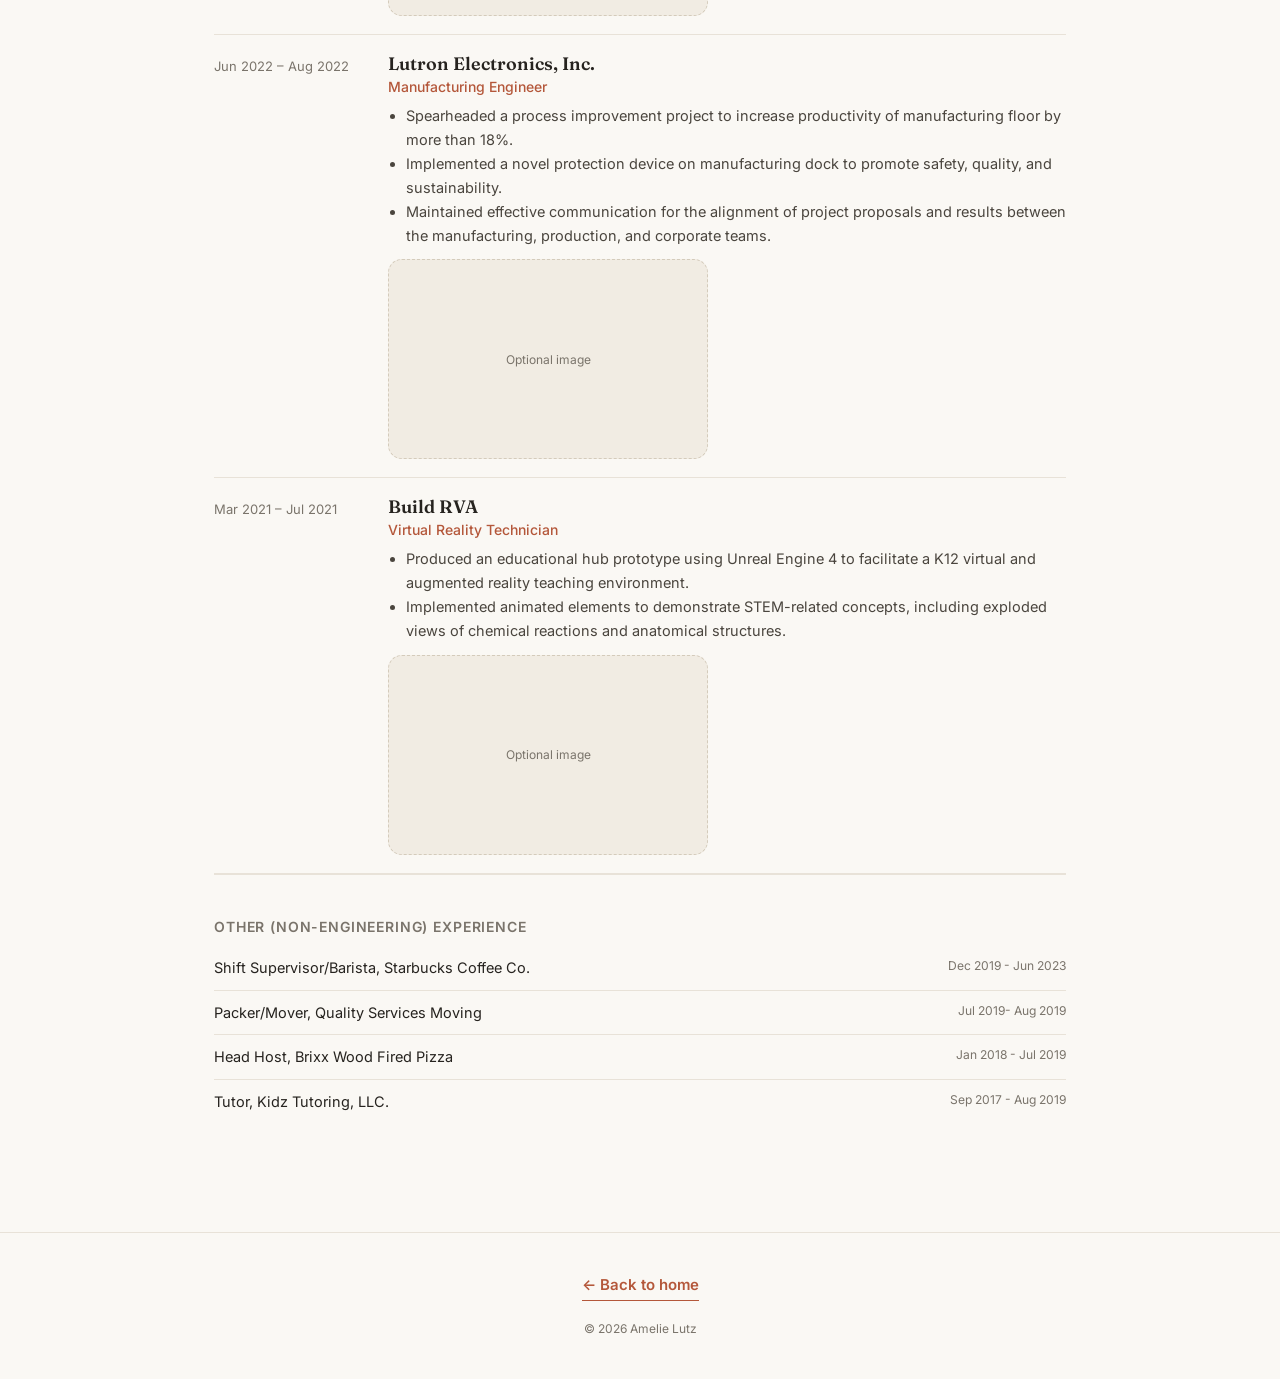
==== commit 70125787: "Update experience.html" ====
--- a/experience.html
+++ b/experience.html
@@ -55,7 +55,7 @@
         <h3>Virginia Polytechnic Institute and State University</h3>
         <div class="org">Graduate Research Assistant</div>
         <ul>
-          <p><small>Associated Research:</small></p>
+          <small>Associated Research:</small>
           <li>Classification of Chaotic Orbits in the Three-Body Problem</li>
           <li>Earth-Moon Orbit Atlas</li>
           <li>Interstellar Mission Design of a Fusion-Powered Spacecraft to Proxima b</li>
